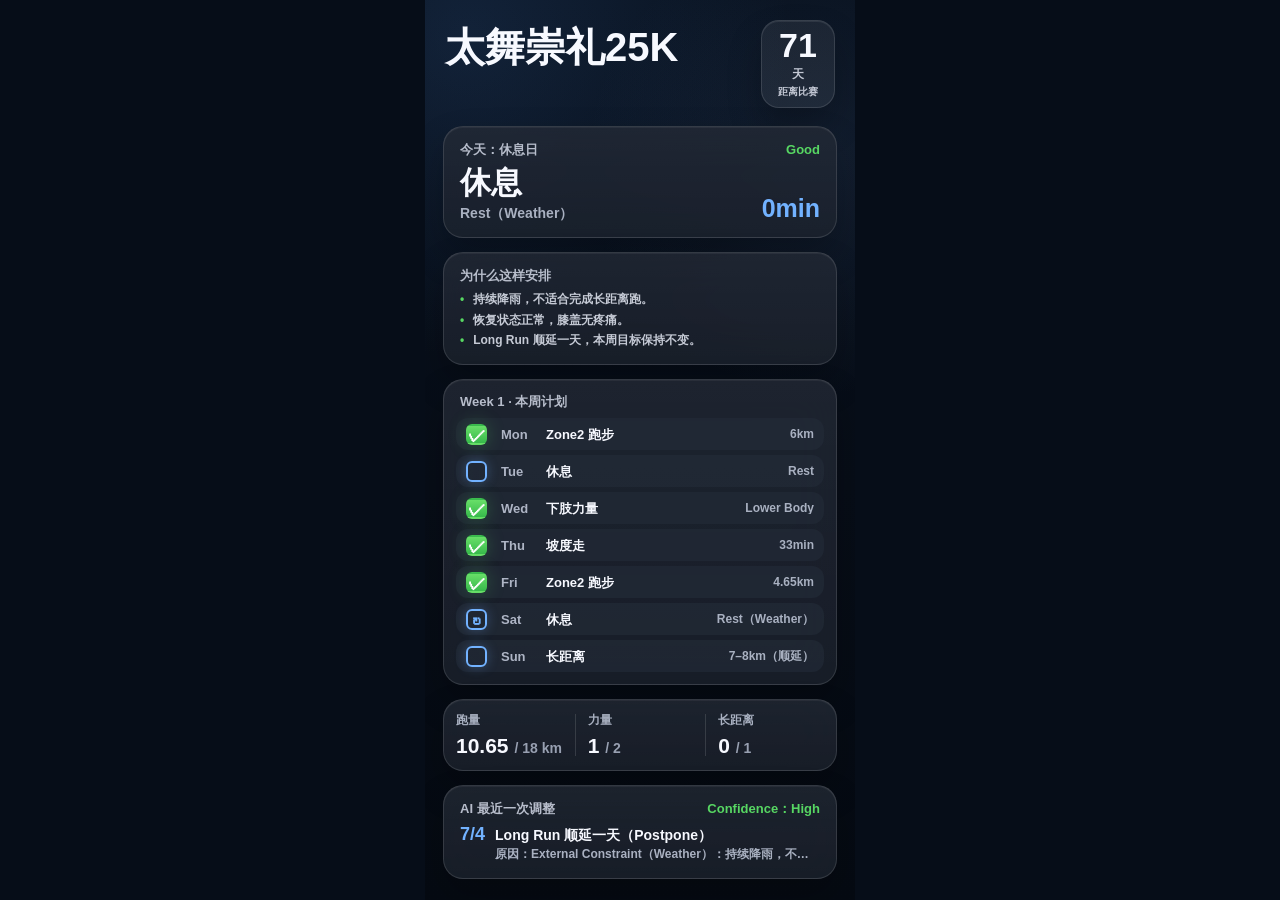
==== dashboard/index.html @ e431e265 "Update coach plan for July 4" ====
<!doctype html>
<html lang="zh-CN">
  <head>
    <meta charset="utf-8">
    <meta name="viewport" content="width=device-width, initial-scale=1, viewport-fit=cover">
    <meta name="apple-mobile-web-app-capable" content="yes">
    <meta name="apple-mobile-web-app-status-bar-style" content="black-translucent">
    <meta name="apple-mobile-web-app-title" content="AI教练">
    <meta name="theme-color" content="#060d18">
    <title>太舞崇礼25K</title>
    <link rel="manifest" href="manifest.json">
    <link rel="icon" href="icons/icon.svg" type="image/svg+xml">
    <link rel="apple-touch-icon" href="icons/apple-touch-icon.png">
    <link rel="stylesheet" href="style.css">
  </head>
  <body>
    <main class="app-shell" aria-live="polite">
      <header class="hero">
        <h1 id="raceName">太舞崇礼25K</h1>
        <div class="race-count">
          <strong id="daysRemaining">--</strong>
          <span>天</span>
          <small>距离比赛</small>
        </div>
      </header>

      <section class="card today-card" aria-label="今日训练">
        <div class="section-head">
          <p id="todayStatus">今天</p>
          <span id="recoveryPill">--</span>
        </div>
        <div class="today-main">
          <div>
            <h2 id="todayType">--</h2>
            <p id="todayContent">--</p>
          </div>
          <strong id="todayDuration">--</strong>
        </div>
      </section>

      <section class="card reason-card" aria-label="为什么这样安排">
        <div class="section-head compact-head">
          <p>为什么这样安排</p>
        </div>
        <ul id="todayReason" class="reason-list"></ul>
      </section>

      <section class="card week-card" aria-label="本周计划">
        <div class="section-head compact-head">
          <p id="weekLabel">Week 1 · 本周计划</p>
        </div>
        <div id="weekDays" class="week-days"></div>
      </section>

      <section class="card progress-card" aria-label="本周目标">
        <article class="metric">
          <span>跑量</span>
          <strong id="runningProgress">--</strong>
        </article>
        <article class="metric">
          <span>力量</span>
          <strong id="strengthProgress">--</strong>
        </article>
        <article class="metric">
          <span>长距离</span>
          <strong id="longRunProgress">--</strong>
        </article>
      </section>

      <section class="card adjustment-card" aria-label="AI最近一次调整">
        <div class="section-head compact-head">
          <p>AI 最近一次调整</p>
          <span id="adjustmentConfidence">--</span>
        </div>
        <div class="adjustment-body">
          <time id="adjustmentDate">--</time>
          <strong id="adjustmentChange">--</strong>
          <p id="adjustmentReason">--</p>
        </div>
      </section>
    </main>

    <script id="fallback-state" type="application/json">
      {
        "race": {
          "name": "太舞崇礼25K",
          "date": "2026-09-13",
          "distance_km": 25,
          "days_remaining": 71
        },
        "today": {
          "date": "2026-07-04",
          "status": "rest",
          "type": "Rest",
          "content": "Rest（Weather）",
          "duration_min": 0,
          "recovery": "Good",
          "reason": [
            "持续降雨，不适合完成长距离跑。",
            "今天未完成训练并非恢复问题，而是天气原因。",
            "本次是顺延（Postpone），不是降低训练量（Reduce）。"
          ]
        },
        "reasons": [
          "持续降雨，不适合完成长距离跑。",
          "恢复状态正常，膝盖无疼痛。",
          "Long Run 顺延一天，本周目标保持不变。"
        ],
        "week": {
          "label": "Week 1",
          "progress": {
            "running_done_km": 10.65,
            "running_target_km": 18,
            "strength_done": 1,
            "strength_target": 2,
            "long_run_done": 0,
            "long_run_target": 1
          },
          "days": [
            {
              "day": "Mon",
              "status": "completed",
              "type": "Zone2",
              "content": "6km"
            },
            {
              "day": "Tue",
              "status": "empty",
              "type": "Rest",
              "content": "Rest"
            },
            {
              "day": "Wed",
              "status": "completed",
              "type": "Strength",
              "content": "Lower Body"
            },
            {
              "day": "Thu",
              "status": "completed",
              "type": "Uphill",
              "content": "33min"
            },
            {
              "day": "Fri",
              "status": "completed",
              "type": "Zone2",
              "content": "4.65km"
            },
            {
              "day": "Sat",
              "status": "adjusted",
              "type": "Rest",
              "content": "Rest（Weather）"
            },
            {
              "day": "Sun",
              "status": "planned",
              "type": "Long Run",
              "content": "7–8km（顺延）"
            }
          ]
        },
        "next_training": {
          "type": "Long Run",
          "distance": "7–8 km",
          "intensity": "Zone 2",
          "time": "Tomorrow Afternoon",
          "adjustment_type": "Postpone",
          "reason": "Weather"
        },
        "last_ai_adjustment": {
          "date": "2026-07-04",
          "change": "Long Run 顺延一天（Postpone）",
          "reason": "External Constraint（Weather）：持续降雨，不适合完成长距离跑；恢复状态正常，因此保持原计划7–8km，不降低训练量。",
          "confidence": "High",
          "adjustment_type": "Postpone"
        },
        "last_updated": "2026-07-04T21:00:00+08:00"
      }
    </script>
    <script src="app.js"></script>
  </body>
</html>
---- dashboard/style.css ----
:root {
  color-scheme: dark;
  --bg: #060d18;
  --panel: rgba(24, 31, 43, 0.76);
  --panel-soft: rgba(35, 43, 57, 0.66);
  --line: rgba(255, 255, 255, 0.12);
  --text: #f7f9ff;
  --muted: #a9b1c1;
  --green: #57d763;
  --blue: #72b2ff;
  --warn: #ffd166;
  font-family: -apple-system, BlinkMacSystemFont, "SF Pro Display", "PingFang SC", "Helvetica Neue", Arial, sans-serif;
}

* {
  box-sizing: border-box;
}

html,
body {
  margin: 0;
  width: 100%;
  min-height: 100%;
  background: var(--bg);
  color: var(--text);
}

body {
  overflow: hidden;
}

.app-shell {
  width: min(100vw, 430px);
  height: 100svh;
  margin: 0 auto;
  padding: max(18px, env(safe-area-inset-top)) 18px max(16px, env(safe-area-inset-bottom));
  overflow: hidden;
  background:
    radial-gradient(circle at 10% 4%, rgba(69, 120, 190, 0.17), transparent 34%),
    radial-gradient(circle at 92% 18%, rgba(98, 134, 190, 0.12), transparent 28%),
    linear-gradient(180deg, #08111e 0%, #070d17 54%, #050a12 100%);
}

h1,
h2,
p {
  margin: 0;
}

.hero {
  display: grid;
  grid-template-columns: 1fr auto;
  align-items: start;
  gap: 16px;
  padding: 2px 2px 18px;
}

h1 {
  padding-top: 7px;
  font-size: clamp(33px, 9vw, 40px);
  line-height: 1;
  font-weight: 850;
  letter-spacing: 0;
}

.race-count {
  min-width: 74px;
  padding: 9px 10px 8px;
  border: 1px solid var(--line);
  border-radius: 18px;
  background: rgba(255, 255, 255, 0.065);
  text-align: center;
  box-shadow: inset 0 1px 0 rgba(255, 255, 255, 0.08), 0 18px 34px rgba(0, 0, 0, 0.22);
}

.race-count strong {
  display: block;
  font-size: 34px;
  line-height: 0.9;
  font-weight: 850;
}

.race-count span,
.race-count small {
  display: block;
  color: #c3c8d4;
  font-weight: 800;
  letter-spacing: 0;
}

.race-count span {
  margin-top: 5px;
  font-size: 12px;
}

.race-count small {
  margin-top: 2px;
  font-size: 10px;
}

.card {
  border: 1px solid var(--line);
  border-radius: 20px;
  background:
    linear-gradient(180deg, rgba(255, 255, 255, 0.045), rgba(255, 255, 255, 0.014)),
    var(--panel);
  box-shadow: inset 0 1px 0 rgba(255, 255, 255, 0.05), 0 18px 36px rgba(0, 0, 0, 0.22);
  backdrop-filter: blur(22px);
}

.card + .card {
  margin-top: 14px;
}

.today-card,
.reason-card,
.week-card,
.adjustment-card {
  padding: 16px;
}

.section-head {
  display: flex;
  justify-content: space-between;
  align-items: center;
  gap: 12px;
  margin-bottom: 12px;
}

.compact-head {
  margin-bottom: 10px;
}

.section-head p {
  color: #b7bdcb;
  font-size: 13px;
  line-height: 1;
  font-weight: 800;
}

.section-head span {
  color: var(--green);
  font-size: 13px;
  line-height: 1;
  font-weight: 850;
}

.today-main {
  display: grid;
  grid-template-columns: 1fr auto;
  gap: 12px;
  align-items: end;
}

.today-main h2 {
  font-size: 31px;
  line-height: 0.95;
  font-weight: 850;
  letter-spacing: 0;
}

.today-main p {
  margin-top: 8px;
  color: var(--muted);
  font-size: 14px;
  line-height: 1.15;
  font-weight: 650;
}

.today-main strong {
  color: var(--blue);
  font-size: 25px;
  line-height: 1;
  font-weight: 850;
}

.reason-list {
  display: grid;
  gap: 6px;
  margin: 0;
  padding: 0;
  list-style: none;
}

.reason-list li {
  color: #c5cad5;
  font-size: 12px;
  line-height: 1.22;
  font-weight: 650;
}

.reason-list li::before {
  content: "•";
  color: var(--green);
  margin-right: 9px;
}

.week-card {
  padding: 15px 12px 12px;
}

.week-card .section-head {
  margin-inline: 4px;
}

.week-days {
  display: grid;
  gap: 5px;
}

.day-row {
  display: grid;
  grid-template-columns: 28px 38px minmax(78px, 1fr) minmax(58px, auto);
  align-items: center;
  gap: 7px;
  min-height: 32px;
  padding: 0 10px;
  border-radius: 12px;
  background: var(--panel-soft);
}

.day-name,
.day-type,
.day-content {
  overflow: hidden;
  white-space: nowrap;
  text-overflow: ellipsis;
}

.day-name {
  color: #aeb5c5;
  font-size: 13px;
  font-weight: 800;
}

.status-box {
  display: grid;
  place-items: center;
  width: 21px;
  height: 21px;
  border: 2px solid var(--blue);
  border-radius: 6px;
  color: #fff;
  font-size: 18px;
  line-height: 1;
  font-weight: 900;
  box-shadow: 0 0 12px rgba(114, 178, 255, 0.3);
}

.status-box.done {
  border-color: transparent;
  background: linear-gradient(180deg, #68df68, #37b94b);
  box-shadow: 0 0 18px rgba(87, 215, 99, 0.28);
}

.status-box.adjusted {
  color: var(--blue);
}

.status-box.warning {
  color: var(--warn);
  border-color: var(--warn);
}

.day-type {
  font-size: 13px;
  line-height: 1;
  font-weight: 850;
}

.day-content {
  color: var(--muted);
  text-align: right;
  font-size: 12px;
  line-height: 1;
  font-weight: 650;
}

.progress-card {
  display: grid;
  grid-template-columns: 1fr 1fr 1fr;
  margin-top: 14px;
  padding: 14px 0;
}

.metric {
  min-width: 0;
  padding: 0 12px;
}

.metric + .metric {
  border-left: 1px solid rgba(255, 255, 255, 0.13);
}

.metric span {
  display: block;
  color: var(--muted);
  font-size: 12px;
  line-height: 1;
  font-weight: 800;
}

.metric strong {
  display: block;
  margin-top: 9px;
  font-size: 21px;
  line-height: 1;
  font-weight: 850;
}

.metric strong small {
  color: #98a0b1;
  font-size: 14px;
  font-weight: 800;
}

.adjustment-body {
  display: grid;
  grid-template-columns: auto 1fr;
  gap: 5px 10px;
  align-items: baseline;
}

.adjustment-body time {
  grid-row: span 2;
  color: var(--blue);
  font-size: 18px;
  line-height: 1;
  font-weight: 850;
}

.adjustment-body strong {
  min-width: 0;
  overflow: hidden;
  color: var(--text);
  white-space: nowrap;
  text-overflow: ellipsis;
  font-size: 14px;
  line-height: 1.1;
  font-weight: 850;
}

.adjustment-body p {
  min-width: 0;
  overflow: hidden;
  color: var(--muted);
  white-space: nowrap;
  text-overflow: ellipsis;
  font-size: 12px;
  line-height: 1.15;
  font-weight: 650;
}

.error {
  padding: 20px;
  color: #ff7b7b;
}

@media (max-width: 380px), (max-height: 760px) {
  .app-shell {
    padding: max(9px, env(safe-area-inset-top)) 11px max(8px, env(safe-area-inset-bottom));
  }

  .hero {
    padding-bottom: 7px;
  }

  h1 {
    font-size: 28px;
  }

  .race-count {
    min-width: 64px;
    padding: 7px 8px 6px;
    border-radius: 16px;
  }

  .race-count strong {
    font-size: 27px;
  }

  .card + .card,
  .progress-card {
    margin-top: 7px;
  }

  .today-card,
  .reason-card,
  .week-card,
  .adjustment-card {
    padding: 10px 12px;
  }

  .section-head,
  .compact-head {
    margin-bottom: 7px;
  }

  .today-main h2 {
    font-size: 27px;
  }

  .today-main p,
  .section-head p,
  .section-head span {
    font-size: 11px;
  }

  .today-main strong {
    font-size: 21px;
  }

  .reason-list {
    gap: 3px;
  }

  .reason-list li {
    font-size: 10.5px;
  }

  .week-card {
    padding: 10px 9px 9px;
  }

  .week-days {
    gap: 4px;
  }

  .day-row {
    grid-template-columns: 25px 35px minmax(70px, 1fr) minmax(54px, auto);
    min-height: 29px;
    padding-inline: 8px;
  }

  .day-name,
  .day-type,
  .day-content {
    font-size: 11px;
  }

  .status-box {
    width: 19px;
    height: 19px;
    font-size: 16px;
  }

  .progress-card {
    padding: 10px 0;
  }

  .metric {
    padding-inline: 9px;
  }

  .metric span {
    font-size: 10px;
  }

  .metric strong {
    margin-top: 7px;
    font-size: 18px;
  }

  .metric strong small {
    font-size: 12px;
  }

  .adjustment-body time {
    font-size: 15px;
  }

  .adjustment-body strong {
    font-size: 12px;
  }

  .adjustment-body p {
    font-size: 10.5px;
  }
}
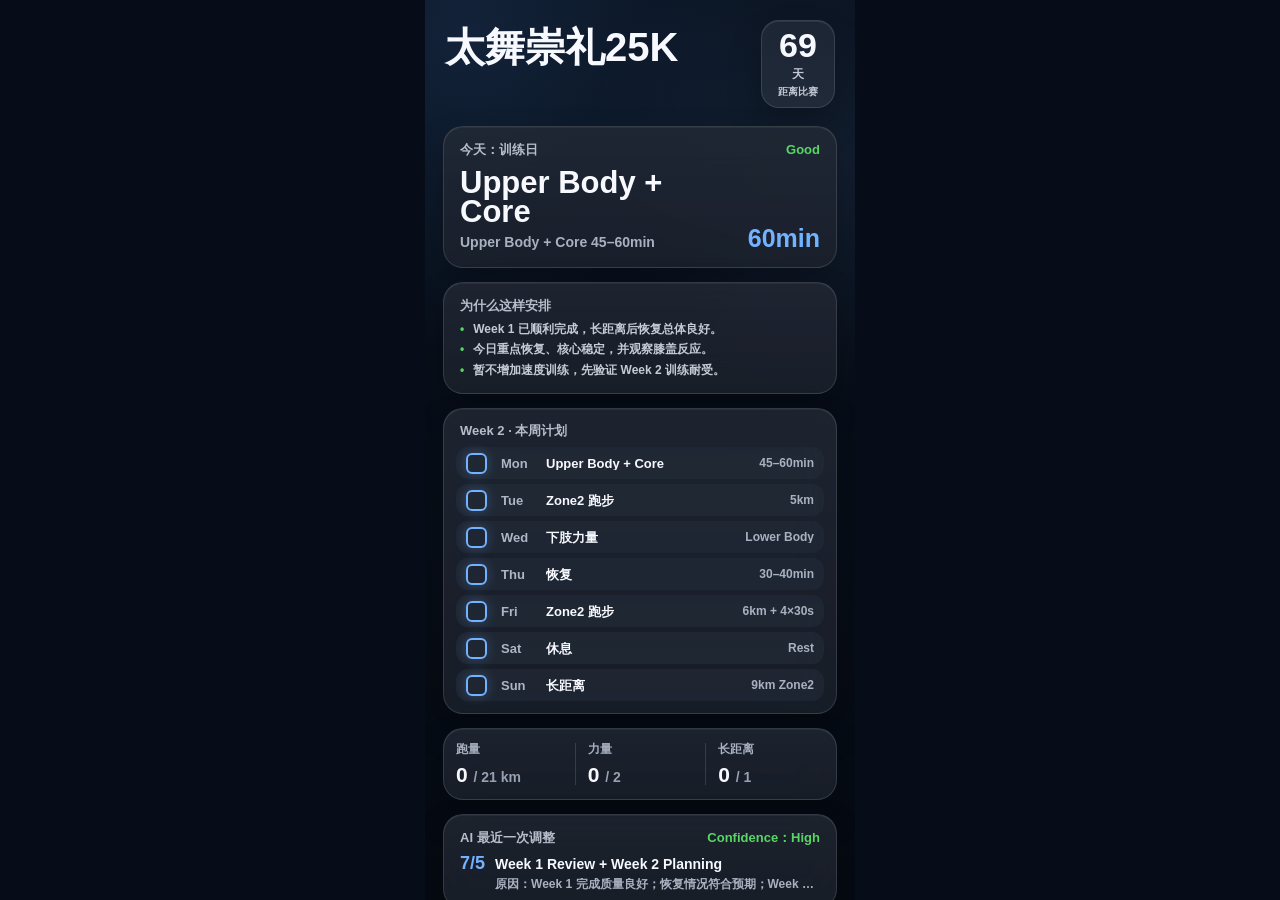
==== commit a5fa39a2: "Update dashboard" ====
--- a/dashboard/index.html
+++ b/dashboard/index.html
@@ -86,32 +86,32 @@
           "name": "太舞崇礼25K",
           "date": "2026-09-13",
           "distance_km": 25,
-          "days_remaining": 71
+          "days_remaining": 69
         },
         "today": {
-          "date": "2026-07-04",
-          "status": "rest",
-          "type": "Rest",
-          "content": "Rest（Weather）",
-          "duration_min": 0,
+          "date": "2026-07-06",
+          "status": "training",
+          "type": "Upper Body + Core",
+          "content": "Upper Body + Core 45–60min",
+          "duration_min": 60,
           "recovery": "Good",
           "reason": [
-            "持续降雨，不适合完成长距离跑。",
-            "今天未完成训练并非恢复问题，而是天气原因。",
-            "本次是顺延（Postpone），不是降低训练量（Reduce）。"
+            "Week 1 已顺利完成，长距离后恢复总体良好。",
+            "今日重点恢复、核心稳定，并观察膝盖反应。",
+            "暂不增加速度训练，先验证 Week 2 训练耐受。"
           ]
         },
         "reasons": [
-          "持续降雨，不适合完成长距离跑。",
-          "恢复状态正常，膝盖无疼痛。",
-          "Long Run 顺延一天，本周目标保持不变。"
+          "Week 1 已顺利完成，长距离后恢复总体良好。",
+          "今日重点恢复、核心稳定，并观察膝盖反应。",
+          "暂不增加速度训练，先验证 Week 2 训练耐受。"
         ],
         "week": {
-          "label": "Week 1",
+          "label": "Week 2",
           "progress": {
-            "running_done_km": 10.65,
-            "running_target_km": 18,
-            "strength_done": 1,
+            "running_done_km": 0,
+            "running_target_km": 21,
+            "strength_done": 0,
             "strength_target": 2,
             "long_run_done": 0,
             "long_run_target": 1
@@ -119,64 +119,63 @@
           "days": [
             {
               "day": "Mon",
-              "status": "completed",
-              "type": "Zone2",
-              "content": "6km"
+              "status": "planned",
+              "type": "Upper Body + Core",
+              "content": "45–60min"
             },
             {
               "day": "Tue",
+              "status": "planned",
+              "type": "Zone2",
+              "content": "5km"
+            },
+            {
+              "day": "Wed",
+              "status": "planned",
+              "type": "Strength",
+              "content": "Lower Body"
+            },
+            {
+              "day": "Thu",
+              "status": "planned",
+              "type": "Recovery",
+              "content": "30–40min"
+            },
+            {
+              "day": "Fri",
+              "status": "planned",
+              "type": "Zone2",
+              "content": "6km + 4×30s"
+            },
+            {
+              "day": "Sat",
               "status": "empty",
               "type": "Rest",
               "content": "Rest"
             },
             {
-              "day": "Wed",
-              "status": "completed",
-              "type": "Strength",
-              "content": "Lower Body"
-            },
-            {
-              "day": "Thu",
-              "status": "completed",
-              "type": "Uphill",
-              "content": "33min"
-            },
-            {
-              "day": "Fri",
-              "status": "completed",
-              "type": "Zone2",
-              "content": "4.65km"
-            },
-            {
-              "day": "Sat",
-              "status": "adjusted",
-              "type": "Rest",
-              "content": "Rest（Weather）"
-            },
-            {
               "day": "Sun",
               "status": "planned",
               "type": "Long Run",
-              "content": "7–8km（顺延）"
+              "content": "9km Zone2"
             }
           ]
         },
         "next_training": {
-          "type": "Long Run",
-          "distance": "7–8 km",
-          "intensity": "Zone 2",
-          "time": "Tomorrow Afternoon",
-          "adjustment_type": "Postpone",
-          "reason": "Weather"
+          "type": "Upper Body + Core",
+          "distance": "",
+          "intensity": "Recovery + Core Stability",
+          "time": "45–60 min",
+          "adjustment_type": "Week 2 Start",
+          "reason": "恢复、核心稳定、观察膝盖"
         },
         "last_ai_adjustment": {
-          "date": "2026-07-04",
-          "change": "Long Run 顺延一天（Postpone）",
-          "reason": "External Constraint（Weather）：持续降雨，不适合完成长距离跑；恢复状态正常，因此保持原计划7–8km，不降低训练量。",
-          "confidence": "High",
-          "adjustment_type": "Postpone"
+          "date": "2026-07-05",
+          "change": "Week 1 Review + Week 2 Planning",
+          "reason": "Week 1 完成质量良好；恢复情况符合预期；Week 2 小幅增加训练量，目标跑量20–21km；继续观察膝盖；当前不建议增加速度训练。",
+          "confidence": "High"
         },
-        "last_updated": "2026-07-04T21:00:00+08:00"
+        "last_updated": "2026-07-05T21:00:00+08:00"
       }
     </script>
     <script src="app.js"></script>
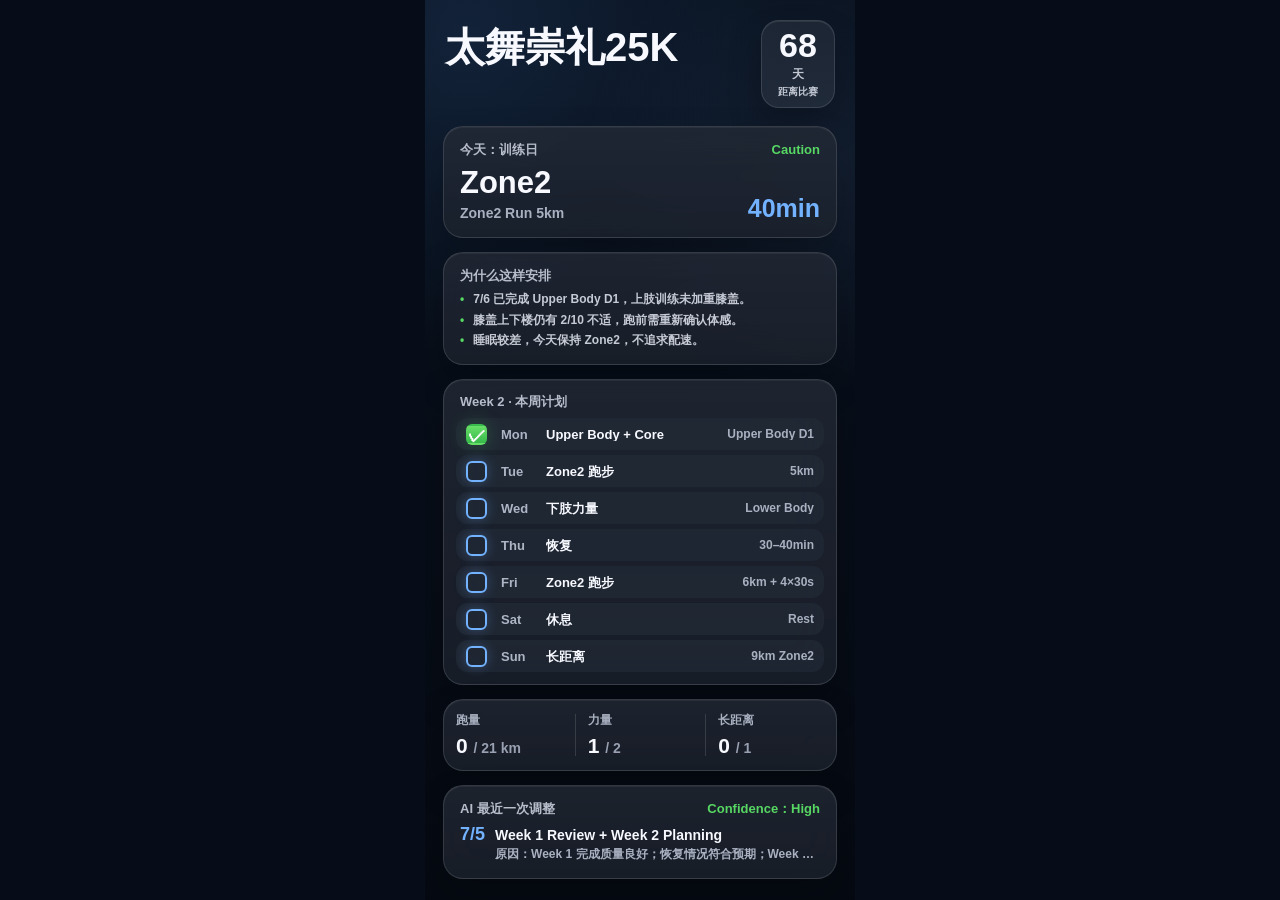
==== commit 62212723: "Update dashboard" ====
--- a/dashboard/index.html
+++ b/dashboard/index.html
@@ -86,32 +86,32 @@
           "name": "太舞崇礼25K",
           "date": "2026-09-13",
           "distance_km": 25,
-          "days_remaining": 69
+          "days_remaining": 68
         },
         "today": {
-          "date": "2026-07-06",
+          "date": "2026-07-07",
           "status": "training",
-          "type": "Upper Body + Core",
-          "content": "Upper Body + Core 45–60min",
-          "duration_min": 60,
-          "recovery": "Good",
+          "type": "Zone2 Run",
+          "content": "Zone2 Run 5km",
+          "duration_min": 40,
+          "recovery": "Caution",
           "reason": [
-            "Week 1 已顺利完成，长距离后恢复总体良好。",
-            "今日重点恢复、核心稳定，并观察膝盖反应。",
-            "暂不增加速度训练，先验证 Week 2 训练耐受。"
+            "7/6 已完成 Upper Body D1，上肢训练未加重膝盖。",
+            "膝盖上下楼仍有 2/10 不适，跑前需重新确认体感。",
+            "睡眠较差，今天保持 Zone2，不追求配速。"
           ]
         },
         "reasons": [
-          "Week 1 已顺利完成，长距离后恢复总体良好。",
-          "今日重点恢复、核心稳定，并观察膝盖反应。",
-          "暂不增加速度训练，先验证 Week 2 训练耐受。"
+          "7/6 已完成 Upper Body D1，上肢训练未加重膝盖。",
+          "膝盖上下楼仍有 2/10 不适，跑前需重新确认体感。",
+          "睡眠较差，今天保持 Zone2，不追求配速。"
         ],
         "week": {
           "label": "Week 2",
           "progress": {
             "running_done_km": 0,
             "running_target_km": 21,
-            "strength_done": 0,
+            "strength_done": 1,
             "strength_target": 2,
             "long_run_done": 0,
             "long_run_target": 1
@@ -119,9 +119,9 @@
           "days": [
             {
               "day": "Mon",
-              "status": "planned",
+              "status": "completed",
               "type": "Upper Body + Core",
-              "content": "45–60min"
+              "content": "Upper Body D1"
             },
             {
               "day": "Tue",
@@ -162,12 +162,12 @@
           ]
         },
         "next_training": {
-          "type": "Upper Body + Core",
-          "distance": "",
-          "intensity": "Recovery + Core Stability",
-          "time": "45–60 min",
-          "adjustment_type": "Week 2 Start",
-          "reason": "恢复、核心稳定、观察膝盖"
+          "type": "Zone2 Run",
+          "distance": "5 km",
+          "intensity": "Zone 2",
+          "time": "40 min",
+          "adjustment_type": "Continue Plan",
+          "reason": "继续 Week 2 计划，观察膝盖与睡眠恢复"
         },
         "last_ai_adjustment": {
           "date": "2026-07-05",
@@ -175,7 +175,7 @@
           "reason": "Week 1 完成质量良好；恢复情况符合预期；Week 2 小幅增加训练量，目标跑量20–21km；继续观察膝盖；当前不建议增加速度训练。",
           "confidence": "High"
         },
-        "last_updated": "2026-07-05T21:00:00+08:00"
+        "last_updated": "2026-07-06T21:30:00+08:00"
       }
     </script>
     <script src="app.js"></script>
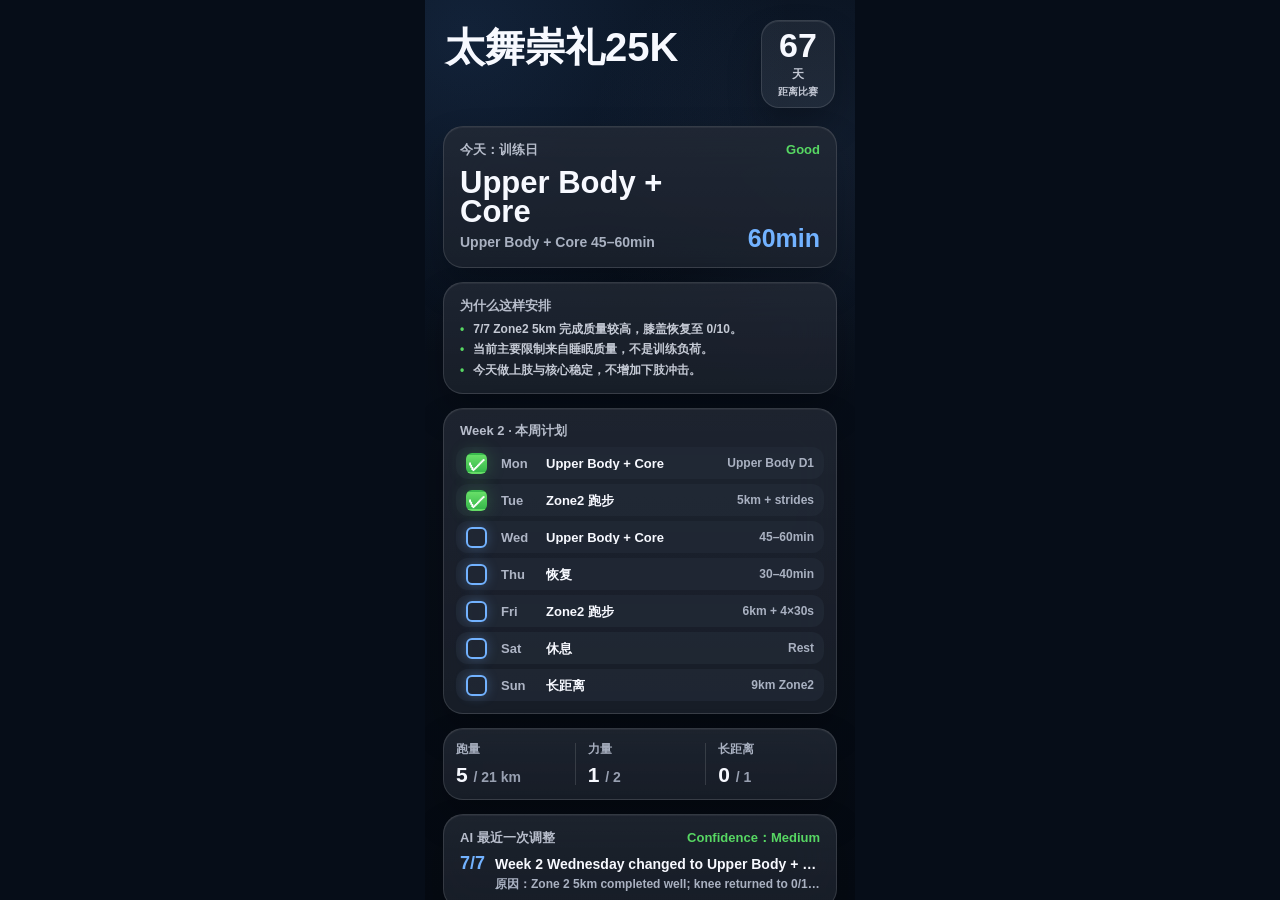
==== commit c9ff011a: "Update dashboard" ====
--- a/dashboard/index.html
+++ b/dashboard/index.html
@@ -86,30 +86,30 @@
           "name": "太舞崇礼25K",
           "date": "2026-09-13",
           "distance_km": 25,
-          "days_remaining": 68
+          "days_remaining": 67
         },
         "today": {
-          "date": "2026-07-07",
+          "date": "2026-07-08",
           "status": "training",
-          "type": "Zone2 Run",
-          "content": "Zone2 Run 5km",
-          "duration_min": 40,
-          "recovery": "Caution",
+          "type": "Upper Body + Core",
+          "content": "Upper Body + Core 45–60min",
+          "duration_min": 60,
+          "recovery": "Good",
           "reason": [
-            "7/6 已完成 Upper Body D1，上肢训练未加重膝盖。",
-            "膝盖上下楼仍有 2/10 不适，跑前需重新确认体感。",
-            "睡眠较差，今天保持 Zone2，不追求配速。"
+            "7/7 Zone2 5km 完成质量较高，膝盖恢复至 0/10。",
+            "当前主要限制来自睡眠质量，不是训练负荷。",
+            "今天做上肢与核心稳定，不增加下肢冲击。"
           ]
         },
         "reasons": [
-          "7/6 已完成 Upper Body D1，上肢训练未加重膝盖。",
-          "膝盖上下楼仍有 2/10 不适，跑前需重新确认体感。",
-          "睡眠较差，今天保持 Zone2，不追求配速。"
+          "7/7 Zone2 5km 完成质量较高，膝盖恢复至 0/10。",
+          "当前主要限制来自睡眠质量，不是训练负荷。",
+          "今天做上肢与核心稳定，不增加下肢冲击。"
         ],
         "week": {
           "label": "Week 2",
           "progress": {
-            "running_done_km": 0,
+            "running_done_km": 5,
             "running_target_km": 21,
             "strength_done": 1,
             "strength_target": 2,
@@ -125,15 +125,15 @@
             },
             {
               "day": "Tue",
-              "status": "planned",
+              "status": "completed",
               "type": "Zone2",
-              "content": "5km"
+              "content": "5km + strides"
             },
             {
               "day": "Wed",
               "status": "planned",
-              "type": "Strength",
-              "content": "Lower Body"
+              "type": "Upper Body + Core",
+              "content": "45–60min"
             },
             {
               "day": "Thu",
@@ -162,20 +162,20 @@
           ]
         },
         "next_training": {
-          "type": "Zone2 Run",
-          "distance": "5 km",
-          "intensity": "Zone 2",
-          "time": "40 min",
-          "adjustment_type": "Continue Plan",
-          "reason": "继续 Week 2 计划，观察膝盖与睡眠恢复"
+          "type": "Upper Body + Core",
+          "distance": "",
+          "intensity": "Strength + Core Stability",
+          "time": "45–60 min",
+          "adjustment_type": "Plan Update",
+          "reason": "核心稳定、上肢推拉力量、肩胛稳定；不增加下肢冲击"
         },
         "last_ai_adjustment": {
-          "date": "2026-07-05",
-          "change": "Week 1 Review + Week 2 Planning",
-          "reason": "Week 1 完成质量良好；恢复情况符合预期；Week 2 小幅增加训练量，目标跑量20–21km；继续观察膝盖；当前不建议增加速度训练。",
-          "confidence": "High"
+          "date": "2026-07-07",
+          "change": "Week 2 Wednesday changed to Upper Body + Core",
+          "reason": "Zone 2 5km completed well; knee returned to 0/10; sleep quality remains the main limiter. Tomorrow keeps strength and core work without adding lower-body impact.",
+          "confidence": "Medium"
         },
-        "last_updated": "2026-07-06T21:30:00+08:00"
+        "last_updated": "2026-07-07T21:30:00+08:00"
       }
     </script>
     <script src="app.js"></script>
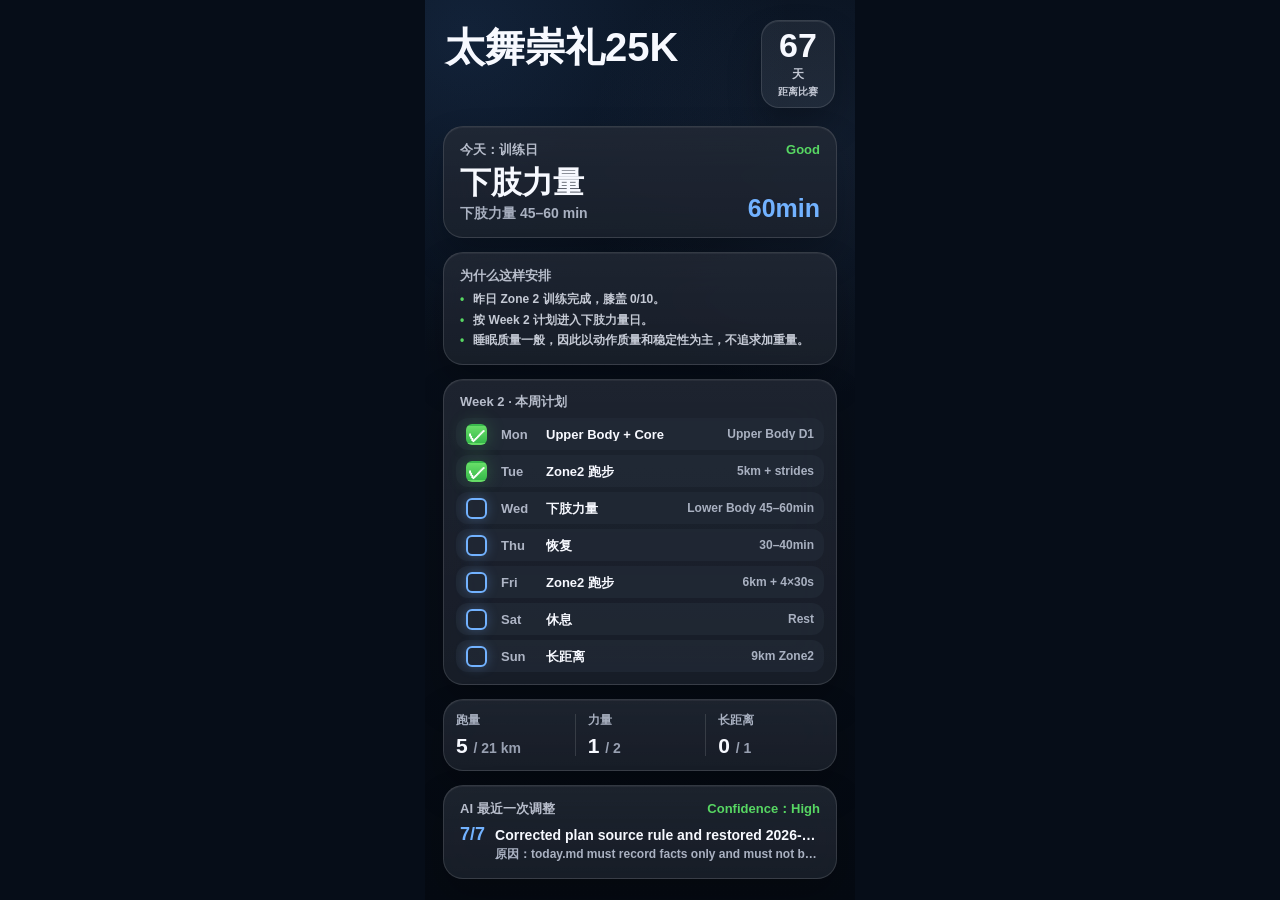
==== commit 8906975d: "Update dashboard" ====
--- a/dashboard/index.html
+++ b/dashboard/index.html
@@ -91,20 +91,26 @@
         "today": {
           "date": "2026-07-08",
           "status": "training",
-          "type": "Upper Body + Core",
-          "content": "Upper Body + Core 45–60min",
+          "type": "Strength",
+          "content": "下肢力量 45–60 min",
           "duration_min": 60,
           "recovery": "Good",
+          "focus": [
+            "臀中肌",
+            "腘绳肌",
+            "单腿稳定",
+            "核心"
+          ],
           "reason": [
-            "7/7 Zone2 5km 完成质量较高，膝盖恢复至 0/10。",
-            "当前主要限制来自睡眠质量，不是训练负荷。",
-            "今天做上肢与核心稳定，不增加下肢冲击。"
+            "昨日 Zone 2 训练完成，膝盖 0/10。",
+            "按 Week 2 计划进入下肢力量日。",
+            "睡眠质量一般，因此以动作质量和稳定性为主，不追求加重量。"
           ]
         },
         "reasons": [
-          "7/7 Zone2 5km 完成质量较高，膝盖恢复至 0/10。",
-          "当前主要限制来自睡眠质量，不是训练负荷。",
-          "今天做上肢与核心稳定，不增加下肢冲击。"
+          "昨日 Zone 2 训练完成，膝盖 0/10。",
+          "按 Week 2 计划进入下肢力量日。",
+          "睡眠质量一般，因此以动作质量和稳定性为主，不追求加重量。"
         ],
         "week": {
           "label": "Week 2",
@@ -132,8 +138,8 @@
             {
               "day": "Wed",
               "status": "planned",
-              "type": "Upper Body + Core",
-              "content": "45–60min"
+              "type": "Strength",
+              "content": "Lower Body 45–60min"
             },
             {
               "day": "Thu",
@@ -162,20 +168,28 @@
           ]
         },
         "next_training": {
-          "type": "Upper Body + Core",
-          "distance": "",
-          "intensity": "Strength + Core Stability",
+          "date": "2026-07-08",
+          "day": "Wednesday",
+          "type": "Lower Body Strength",
+          "content": "下肢力量 45–60 min",
+          "focus": [
+            "臀中肌",
+            "腘绳肌",
+            "单腿稳定",
+            "核心"
+          ],
+          "intensity": "Strength",
           "time": "45–60 min",
-          "adjustment_type": "Plan Update",
-          "reason": "核心稳定、上肢推拉力量、肩胛稳定；不增加下肢冲击"
+          "adjustment_type": "Plan Source Correction",
+          "reason": "Week 2 周三计划为下肢力量；7/7 Zone 2 完成质量良好，膝盖 0/10，可按计划推进。但因睡眠质量一般，不增加训练强度。"
         },
         "last_ai_adjustment": {
           "date": "2026-07-07",
-          "change": "Week 2 Wednesday changed to Upper Body + Core",
-          "reason": "Zone 2 5km completed well; knee returned to 0/10; sleep quality remains the main limiter. Tomorrow keeps strength and core work without adding lower-body impact.",
-          "confidence": "Medium"
+          "change": "Corrected plan source rule and restored 2026-07-08 to Lower Body Strength",
+          "reason": "today.md must record facts only and must not be used as a future plan source. Week 2 Wednesday plan comes from weekly_plan.json/state.json.",
+          "confidence": "High"
         },
-        "last_updated": "2026-07-07T21:30:00+08:00"
+        "last_updated": "2026-07-07T22:00:00+08:00"
       }
     </script>
     <script src="app.js"></script>
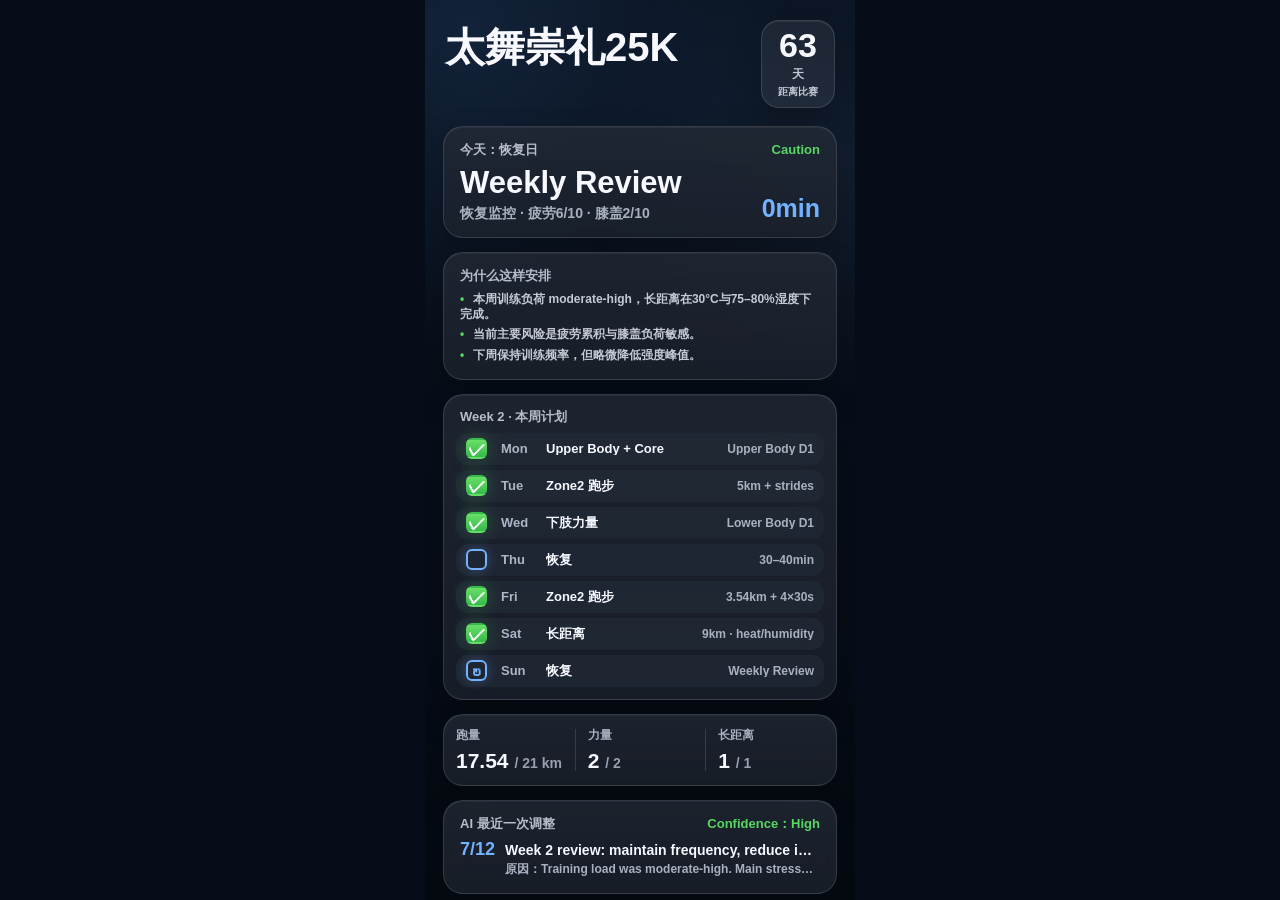
==== commit ad598d4f: "Update dashboard" ====
--- a/dashboard/index.html
+++ b/dashboard/index.html
@@ -86,40 +86,34 @@
           "name": "太舞崇礼25K",
           "date": "2026-09-13",
           "distance_km": 25,
-          "days_remaining": 67
+          "days_remaining": 63
         },
         "today": {
-          "date": "2026-07-08",
-          "status": "training",
-          "type": "Strength",
-          "content": "下肢力量 45–60 min",
-          "duration_min": 60,
-          "recovery": "Good",
-          "focus": [
-            "臀中肌",
-            "腘绳肌",
-            "单腿稳定",
-            "核心"
-          ],
+          "date": "2026-07-12",
+          "status": "recovery",
+          "type": "Weekly Review",
+          "content": "恢复监控 · 疲劳6/10 · 膝盖2/10",
+          "duration_min": 0,
+          "recovery": "Caution",
           "reason": [
-            "昨日 Zone 2 训练完成，膝盖 0/10。",
-            "按 Week 2 计划进入下肢力量日。",
-            "睡眠质量一般，因此以动作质量和稳定性为主，不追求加重量。"
+            "本周训练负荷 moderate-high，长距离在30°C与75–80%湿度下完成。",
+            "当前主要风险是疲劳累积与膝盖负荷敏感。",
+            "下周保持训练频率，但略微降低强度峰值。"
           ]
         },
         "reasons": [
-          "昨日 Zone 2 训练完成，膝盖 0/10。",
-          "按 Week 2 计划进入下肢力量日。",
-          "睡眠质量一般，因此以动作质量和稳定性为主，不追求加重量。"
+          "本周训练负荷 moderate-high，长距离在30°C与75–80%湿度下完成。",
+          "当前主要风险是疲劳累积与膝盖负荷敏感。",
+          "下周保持训练频率，但略微降低强度峰值。"
         ],
         "week": {
           "label": "Week 2",
           "progress": {
-            "running_done_km": 5,
+            "running_done_km": 17.54,
             "running_target_km": 21,
-            "strength_done": 1,
+            "strength_done": 2,
             "strength_target": 2,
-            "long_run_done": 0,
+            "long_run_done": 1,
             "long_run_target": 1
           },
           "days": [
@@ -137,9 +131,9 @@
             },
             {
               "day": "Wed",
-              "status": "planned",
+              "status": "completed",
               "type": "Strength",
-              "content": "Lower Body 45–60min"
+              "content": "Lower Body D1"
             },
             {
               "day": "Thu",
@@ -149,47 +143,41 @@
             },
             {
               "day": "Fri",
-              "status": "planned",
+              "status": "completed",
               "type": "Zone2",
-              "content": "6km + 4×30s"
+              "content": "3.54km + 4×30s"
             },
             {
               "day": "Sat",
-              "status": "empty",
-              "type": "Rest",
-              "content": "Rest"
+              "status": "completed",
+              "type": "Long Run",
+              "content": "9km · heat/humidity"
             },
             {
               "day": "Sun",
-              "status": "planned",
-              "type": "Long Run",
-              "content": "9km Zone2"
+              "status": "adjusted",
+              "type": "Recovery",
+              "content": "Weekly Review"
             }
           ]
         },
         "next_training": {
-          "date": "2026-07-08",
-          "day": "Wednesday",
-          "type": "Lower Body Strength",
-          "content": "下肢力量 45–60 min",
-          "focus": [
-            "臀中肌",
-            "腘绳肌",
-            "单腿稳定",
-            "核心"
-          ],
-          "intensity": "Strength",
-          "time": "45–60 min",
-          "adjustment_type": "Plan Source Correction",
-          "reason": "Week 2 周三计划为下肢力量；7/7 Zone 2 完成质量良好，膝盖 0/10，可按计划推进。但因睡眠质量一般，不增加训练强度。"
+          "date": "2026-07-13",
+          "day": "Monday",
+          "type": "Next Week Priority",
+          "content": "Maintain frequency; reduce intensity peaks",
+          "intensity": "Controlled",
+          "time": "Next week",
+          "adjustment_type": "Weekly Review",
+          "reason": "Fatigue 6/10, knee 2/10 mild pressure, lower-leg soreness after 9km run in heat and humidity."
         },
         "last_ai_adjustment": {
-          "date": "2026-07-07",
-          "change": "Corrected plan source rule and restored 2026-07-08 to Lower Body Strength",
-          "reason": "today.md must record facts only and must not be used as a future plan source. Week 2 Wednesday plan comes from weekly_plan.json/state.json.",
+          "date": "2026-07-12",
+          "change": "Week 2 review: maintain frequency, reduce intensity peaks next week",
+          "reason": "Training load was moderate-high. Main stressor was 9km under 30°C and 75–80% humidity. Fatigue 6/10, knee 2/10 mild pressure, and mild lower-leg soreness indicate load sensitivity. Protect recovery and avoid chasing volume.",
           "confidence": "High"
         },
-        "last_updated": "2026-07-07T22:00:00+08:00"
+        "last_updated": "2026-07-12T23:55:00+08:00"
       }
     </script>
     <script src="app.js"></script>
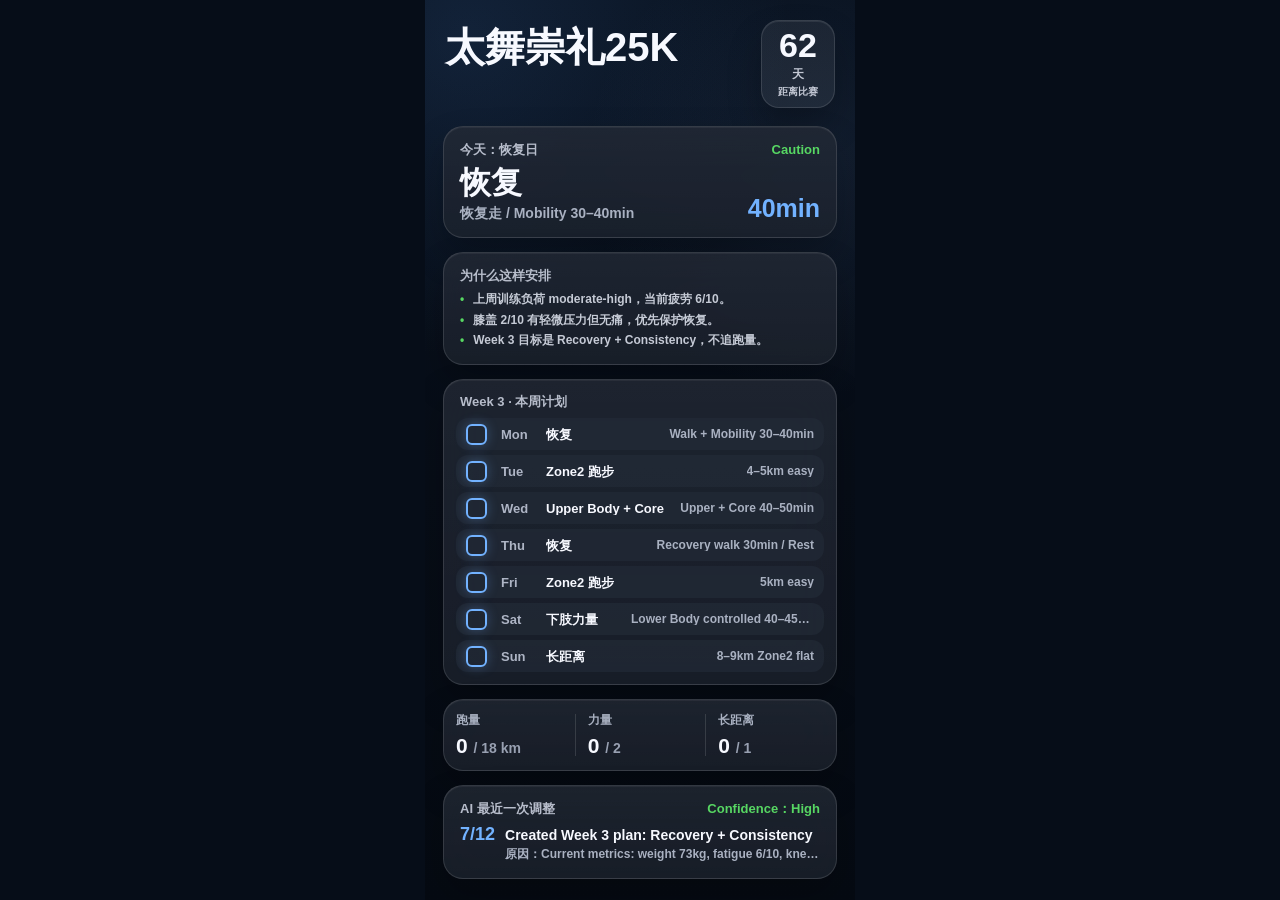
==== commit aa1466f8: "Update dashboard" ====
--- a/dashboard/index.html
+++ b/dashboard/index.html
@@ -86,98 +86,99 @@
           "name": "太舞崇礼25K",
           "date": "2026-09-13",
           "distance_km": 25,
-          "days_remaining": 63
+          "days_remaining": 62
         },
         "today": {
-          "date": "2026-07-12",
+          "date": "2026-07-13",
           "status": "recovery",
-          "type": "Weekly Review",
-          "content": "恢复监控 · 疲劳6/10 · 膝盖2/10",
-          "duration_min": 0,
+          "type": "Recovery",
+          "content": "恢复走 / Mobility 30–40min",
+          "duration_min": 40,
           "recovery": "Caution",
           "reason": [
-            "本周训练负荷 moderate-high，长距离在30°C与75–80%湿度下完成。",
-            "当前主要风险是疲劳累积与膝盖负荷敏感。",
-            "下周保持训练频率，但略微降低强度峰值。"
+            "上周训练负荷 moderate-high，当前疲劳 6/10。",
+            "膝盖 2/10 有轻微压力但无痛，优先保护恢复。",
+            "Week 3 目标是 Recovery + Consistency，不追跑量。"
           ]
         },
         "reasons": [
-          "本周训练负荷 moderate-high，长距离在30°C与75–80%湿度下完成。",
-          "当前主要风险是疲劳累积与膝盖负荷敏感。",
-          "下周保持训练频率，但略微降低强度峰值。"
+          "上周训练负荷 moderate-high，当前疲劳 6/10。",
+          "膝盖 2/10 有轻微压力但无痛，优先保护恢复。",
+          "Week 3 目标是 Recovery + Consistency，不追跑量。"
         ],
         "week": {
-          "label": "Week 2",
+          "label": "Week 3",
           "progress": {
-            "running_done_km": 17.54,
-            "running_target_km": 21,
-            "strength_done": 2,
+            "running_done_km": 0,
+            "running_target_km": 18,
+            "strength_done": 0,
             "strength_target": 2,
-            "long_run_done": 1,
+            "long_run_done": 0,
             "long_run_target": 1
           },
           "days": [
             {
               "day": "Mon",
-              "status": "completed",
-              "type": "Upper Body + Core",
-              "content": "Upper Body D1"
+              "status": "planned",
+              "type": "Recovery",
+              "content": "Walk + Mobility 30–40min"
             },
             {
               "day": "Tue",
-              "status": "completed",
+              "status": "planned",
               "type": "Zone2",
-              "content": "5km + strides"
+              "content": "4–5km easy"
             },
             {
               "day": "Wed",
-              "status": "completed",
-              "type": "Strength",
-              "content": "Lower Body D1"
+              "status": "planned",
+              "type": "Upper Body + Core",
+              "content": "Upper + Core 40–50min"
             },
             {
               "day": "Thu",
               "status": "planned",
               "type": "Recovery",
-              "content": "30–40min"
+              "content": "Recovery walk 30min / Rest"
             },
             {
               "day": "Fri",
-              "status": "completed",
+              "status": "planned",
               "type": "Zone2",
-              "content": "3.54km + 4×30s"
+              "content": "5km easy"
             },
             {
               "day": "Sat",
-              "status": "completed",
-              "type": "Long Run",
-              "content": "9km · heat/humidity"
+              "status": "planned",
+              "type": "Strength",
+              "content": "Lower Body controlled 40–45min"
             },
             {
               "day": "Sun",
-              "status": "adjusted",
-              "type": "Recovery",
-              "content": "Weekly Review"
+              "status": "planned",
+              "type": "Long Run",
+              "content": "8–9km Zone2 flat"
             }
           ]
         },
         "next_training": {
-          "date": "2026-07-13",
-          "day": "Monday",
-          "type": "Next Week Priority",
-          "content": "Maintain frequency; reduce intensity peaks",
-          "intensity": "Controlled",
-          "time": "Next week",
-          "adjustment_type": "Weekly Review",
-          "reason": "Fatigue 6/10, knee 2/10 mild pressure, lower-leg soreness after 9km run in heat and humidity."
+          "date": "2026-07-14",
+          "day": "Tuesday",
+          "type": "Zone2",
+          "content": "4–5km easy Zone2, flat route",
+          "distance": "4–5 km",
+          "intensity": "Easy Zone 2",
+          "time": "Planned",
+          "adjustment_type": "Recovery + Consistency",
+          "reason": "Maintain running consistency while reducing intensity peaks after fatigue 6/10 and knee 2/10."
         },
         "last_ai_adjustment": {
           "date": "2026-07-12",
-          "change": "Week 2 review: maintain frequency, reduce intensity peaks next week",
-          "reason": "Training load was moderate-high. Main stressor was 9km under 30°C and 75–80% humidity. Fatigue 6/10, knee 2/10 mild pressure, and mild lower-leg soreness indicate load sensitivity. Protect recovery and avoid chasing volume.",
+          "change": "Created Week 3 plan: Recovery + Consistency",
+          "reason": "Current metrics: weight 73kg, fatigue 6/10, knee 2/10, mild calf soreness. Goal is to reduce fatigue to <=4/10, knee to 0–1/10, maintain 2 strength sessions and 3 running exposures, and avoid chasing volume.",
           "confidence": "High"
         },
-        "last_updated": "2026-07-12T23:55:00+08:00"
+        "last_updated": "2026-07-12T23:59:00+08:00"
       }
     </script>
     <script src="app.js"></script>
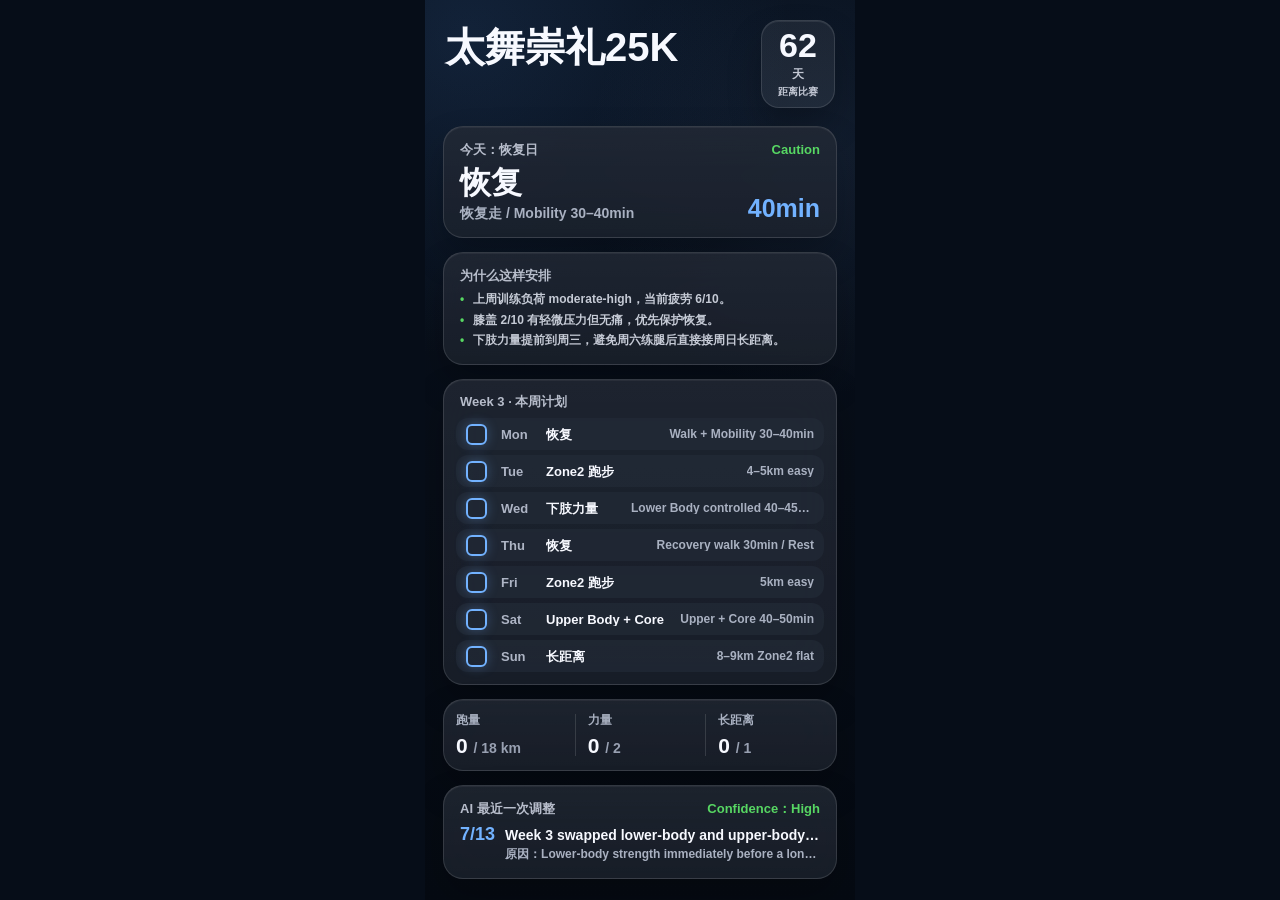
==== commit 85b972b1: "Update dashboard" ====
--- a/dashboard/index.html
+++ b/dashboard/index.html
@@ -98,13 +98,13 @@
           "reason": [
             "上周训练负荷 moderate-high，当前疲劳 6/10。",
             "膝盖 2/10 有轻微压力但无痛，优先保护恢复。",
-            "Week 3 目标是 Recovery + Consistency，不追跑量。"
+            "下肢力量提前到周三，避免周六练腿后直接接周日长距离。"
           ]
         },
         "reasons": [
           "上周训练负荷 moderate-high，当前疲劳 6/10。",
           "膝盖 2/10 有轻微压力但无痛，优先保护恢复。",
-          "Week 3 目标是 Recovery + Consistency，不追跑量。"
+          "下肢力量提前到周三，避免周六练腿后直接接周日长距离。"
         ],
         "week": {
           "label": "Week 3",
@@ -132,8 +132,8 @@
             {
               "day": "Wed",
               "status": "planned",
-              "type": "Upper Body + Core",
-              "content": "Upper + Core 40–50min"
+              "type": "Strength",
+              "content": "Lower Body controlled 40–45min"
             },
             {
               "day": "Thu",
@@ -150,8 +150,8 @@
             {
               "day": "Sat",
               "status": "planned",
-              "type": "Strength",
-              "content": "Lower Body controlled 40–45min"
+              "type": "Upper Body + Core",
+              "content": "Upper + Core 40–50min"
             },
             {
               "day": "Sun",
@@ -173,12 +173,12 @@
           "reason": "Maintain running consistency while reducing intensity peaks after fatigue 6/10 and knee 2/10."
         },
         "last_ai_adjustment": {
-          "date": "2026-07-12",
-          "change": "Created Week 3 plan: Recovery + Consistency",
-          "reason": "Current metrics: weight 73kg, fatigue 6/10, knee 2/10, mild calf soreness. Goal is to reduce fatigue to <=4/10, knee to 0–1/10, maintain 2 strength sessions and 3 running exposures, and avoid chasing volume.",
+          "date": "2026-07-13",
+          "change": "Week 3 swapped lower-body and upper-body strength days",
+          "reason": "Lower-body strength immediately before a long run is not ideal under current fatigue 6/10, knee 2/10, and mild calf soreness. Move lower body to Wednesday and upper body/core to Saturday to protect Sunday long-run readiness.",
           "confidence": "High"
         },
-        "last_updated": "2026-07-12T23:59:00+08:00"
+        "last_updated": "2026-07-13T00:05:00+08:00"
       }
     </script>
     <script src="app.js"></script>
